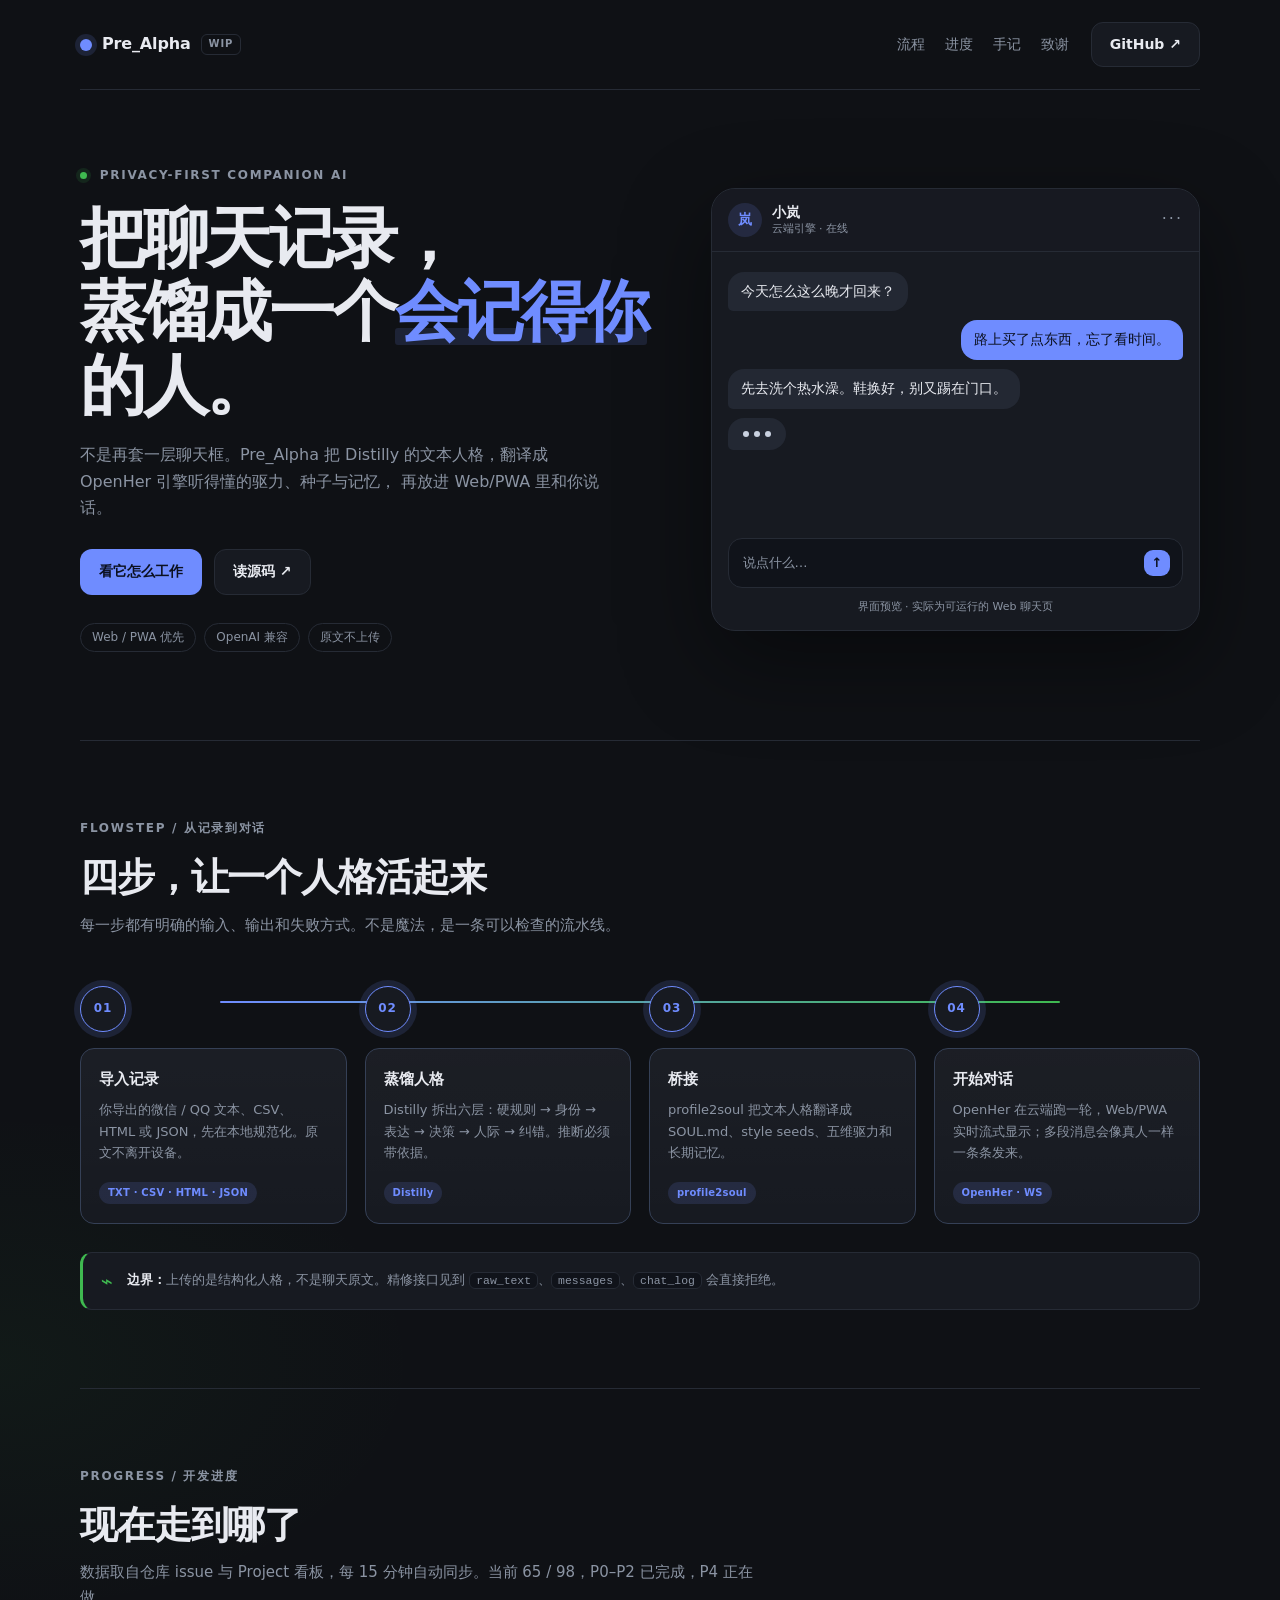
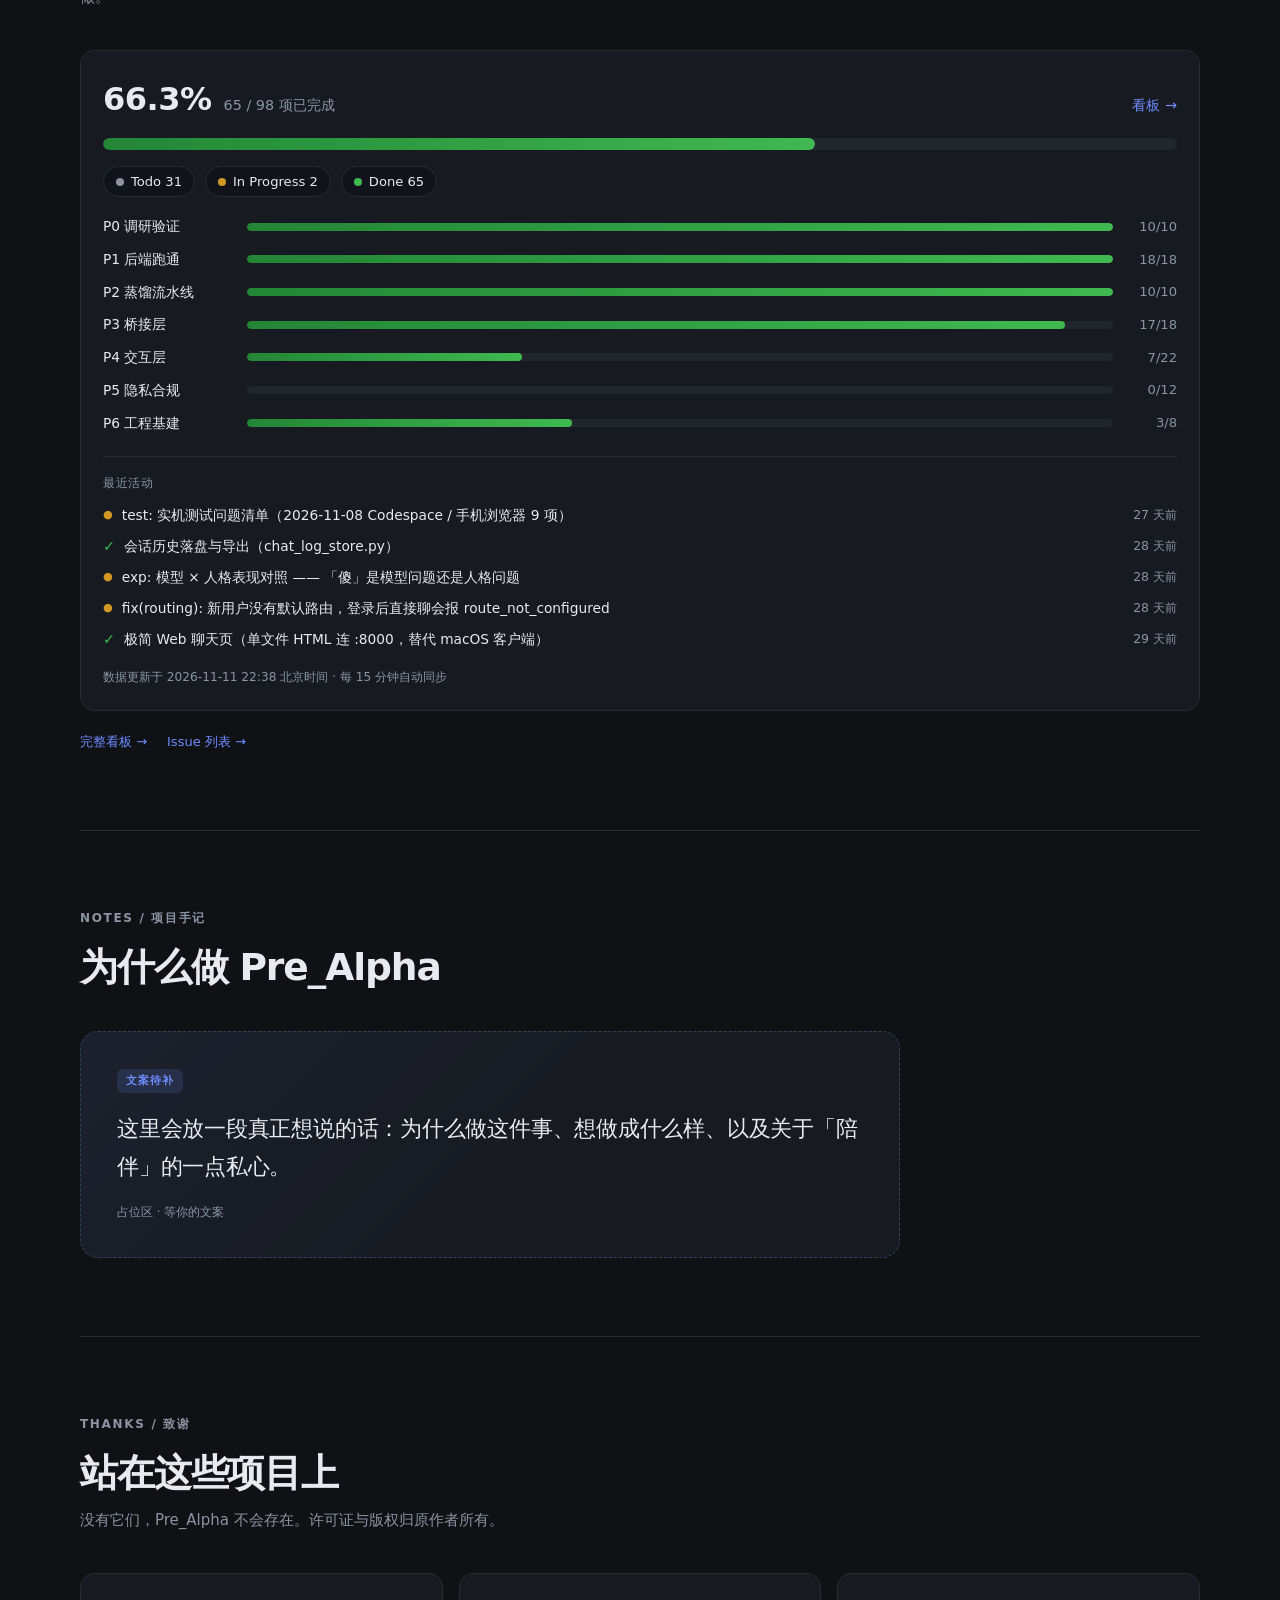
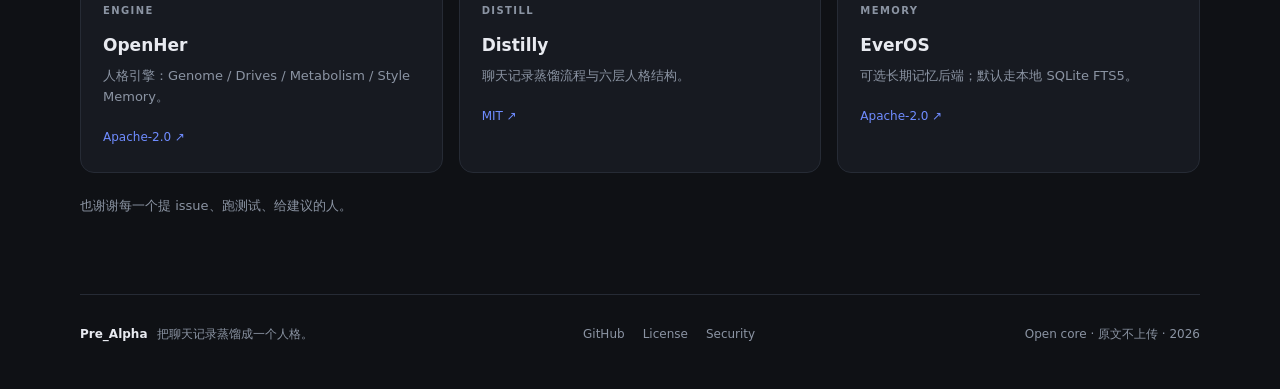
==== site/index.html @ c3794411 "docs: add project homepage scaffold and refresh README" ====
<!doctype html>
<html lang="zh-CN">
<head>
  <meta charset="utf-8">
  <meta name="viewport" content="width=device-width, initial-scale=1, viewport-fit=cover">
  <meta name="theme-color" content="#0f1115">
  <meta name="description" content="Pre_Alpha：把聊天记录蒸馏成一个人格，让它在云端活起来。隐私优先的陪伴 AI，Web/PWA 优先，原始聊天记录不上传。">
  <title>Pre_Alpha · 把聊天记录蒸馏成一个人格</title>
  <link rel="stylesheet" href="styles.css">
</head>
<body>
  <a class="skip" href="#main">跳到正文</a>

  <div class="page">
    <header class="nav">
      <a class="brand" href="#top" aria-label="Pre_Alpha 首页">
        <span class="brand-mark" aria-hidden="true"></span>
        <span>Pre_Alpha</span>
        <span class="brand-tag">WIP</span>
      </a>
      <nav class="nav-links" aria-label="主导航">
        <a href="#flow">流程</a>
        <a href="#progress">进度</a>
        <a href="#story">手记</a>
        <a href="#thanks">致谢</a>
      </nav>
      <a class="btn btn-ghost nav-github" href="https://github.com/jason081112/Pre_Alpha" target="_blank" rel="noopener">GitHub ↗</a>
    </header>

    <main id="main">
      <section class="hero" id="top">
        <div class="hero-copy">
          <p class="eyebrow"><span class="live-dot" aria-hidden="true"></span> PRIVACY-FIRST COMPANION AI</p>
          <h1>把聊天记录，<br>蒸馏成一个<span class="hl">会记得你</span>的人。</h1>
          <p class="lead">
            不是再套一层聊天框。Pre_Alpha 把 Distilly 的文本人格，翻译成 OpenHer 引擎听得懂的驱力、种子与记忆，
            再放进 Web/PWA 里和你说话。
          </p>
          <div class="hero-actions">
            <a class="btn btn-primary" href="#flow">看它怎么工作</a>
            <a class="btn btn-ghost" href="https://github.com/jason081112/Pre_Alpha" target="_blank" rel="noopener">读源码 ↗</a>
          </div>
          <ul class="hero-meta" aria-label="项目特征">
            <li>Web / PWA 优先</li>
            <li>OpenAI 兼容</li>
            <li>原文不上传</li>
          </ul>
        </div>

        <div class="phone" aria-label="聊天界面预览">
          <div class="phone-bar">
            <span class="avatar" aria-hidden="true">岚</span>
            <div class="phone-title">
              <strong>小岚</strong>
              <span>云端引擎 · 在线</span>
            </div>
            <span class="phone-menu" aria-hidden="true">···</span>
          </div>
          <div class="chat">
            <div class="row them"><div class="bubble">今天怎么这么晚才回来？</div></div>
            <div class="row me"><div class="bubble">路上买了点东西，忘了看时间。</div></div>
            <div class="row them"><div class="bubble">先去洗个热水澡。鞋换好，别又踢在门口。</div></div>
            <div class="row them typing" aria-label="对方正在输入">
              <div class="bubble typing"><i></i><i></i><i></i></div>
            </div>
          </div>
          <div class="composer" aria-hidden="true">
            <span>说点什么…</span>
            <span class="send">↑</span>
          </div>
          <p class="phone-foot">界面预览 · 实际为可运行的 Web 聊天页</p>
        </div>
      </section>

      <section class="section" id="flow">
        <div class="section-head">
          <p class="eyebrow">FLOWSTEP / 从记录到对话</p>
          <h2>四步，让一个人格活起来</h2>
          <p class="section-desc">
            每一步都有明确的输入、输出和失败方式。不是魔法，是一条可以检查的流水线。
          </p>
        </div>

        <div class="flowstep" data-flowstep>
          <div class="flow-line" aria-hidden="true"><span class="flow-fill"></span></div>

          <article class="fs-step" data-step="1">
            <span class="fs-num">01</span>
            <div class="fs-card">
              <h3>导入记录</h3>
              <p>你导出的微信 / QQ 文本、CSV、HTML 或 JSON，先在本地规范化。原文不离开设备。</p>
              <span class="tag">TXT · CSV · HTML · JSON</span>
            </div>
          </article>

          <article class="fs-step" data-step="2">
            <span class="fs-num">02</span>
            <div class="fs-card">
              <h3>蒸馏人格</h3>
              <p>Distilly 拆出六层：硬规则 → 身份 → 表达 → 决策 → 人际 → 纠错。推断必须带依据。</p>
              <span class="tag">Distilly</span>
            </div>
          </article>

          <article class="fs-step" data-step="3">
            <span class="fs-num">03</span>
            <div class="fs-card">
              <h3>桥接</h3>
              <p>profile2soul 把文本人格翻译成 SOUL.md、style seeds、五维驱力和长期记忆。</p>
              <span class="tag">profile2soul</span>
            </div>
          </article>

          <article class="fs-step" data-step="4">
            <span class="fs-num">04</span>
            <div class="fs-card">
              <h3>开始对话</h3>
              <p>OpenHer 在云端跑一轮，Web/PWA 实时流式显示；多段消息会像真人一样一条条发来。</p>
              <span class="tag">OpenHer · WS</span>
            </div>
          </article>
        </div>

        <div class="privacy-note">
          <span aria-hidden="true">⌁</span>
          <p><strong>边界：</strong>上传的是结构化人格，不是聊天原文。精修接口见到 <code>raw_text</code>、<code>messages</code>、<code>chat_log</code> 会直接拒绝。</p>
        </div>
      </section>

      <section class="section" id="progress">
        <div class="section-head">
          <p class="eyebrow">PROGRESS / 开发进度</p>
          <h2>现在走到哪了</h2>
          <p class="section-desc">
            数据取自仓库 issue 与 Project 看板，每 15 分钟自动同步。当前 65 / 98，P0–P2 已完成，P4 正在做。
          </p>
        </div>

        <div id="prealpha" class="pa">
          <p class="pa-fallback">加载进度数据…</p>
        </div>

        <p class="section-more">
          <a href="https://github.com/users/jason081112/projects/1" target="_blank" rel="noopener">完整看板 →</a>
          <a href="https://github.com/jason081112/Pre_Alpha/issues" target="_blank" rel="noopener">Issue 列表 →</a>
        </p>
      </section>

      <section class="section" id="story">
        <div class="section-head">
          <p class="eyebrow">NOTES / 项目手记</p>
          <h2>为什么做 Pre_Alpha</h2>
        </div>

        <!-- COPYWRITING:START
             这里留给项目文案。把你写好的正文发我，我替换掉下面的占位内容；
             也可以直接改这一段，保留 .story-card 结构即可。 -->
        <div class="story-card" data-copy="story">
          <span class="story-badge">文案待补</span>
          <p class="story-placeholder">
            这里会放一段真正想说的话：为什么做这件事、想做成什么样、以及关于「陪伴」的一点私心。
          </p>
          <p class="story-hint">占位区 · 等你的文案</p>
        </div>
        <!-- COPYWRITING:END -->
      </section>

      <section class="section" id="thanks">
        <div class="section-head">
          <p class="eyebrow">THANKS / 致谢</p>
          <h2>站在这些项目上</h2>
          <p class="section-desc">没有它们，Pre_Alpha 不会存在。许可证与版权归原作者所有。</p>
        </div>

        <div class="thanks-grid">
          <a class="thanks-card" href="https://github.com/kellyvv/OpenHer" target="_blank" rel="noopener">
            <span class="thanks-role">ENGINE</span>
            <h3>OpenHer</h3>
            <p>人格引擎：Genome / Drives / Metabolism / Style Memory。</p>
            <span class="thanks-license">Apache-2.0 ↗</span>
          </a>
          <a class="thanks-card" href="https://github.com/titanwings/distilly" target="_blank" rel="noopener">
            <span class="thanks-role">DISTILL</span>
            <h3>Distilly</h3>
            <p>聊天记录蒸馏流程与六层人格结构。</p>
            <span class="thanks-license">MIT ↗</span>
          </a>
          <a class="thanks-card" href="https://github.com/EverMind-AI/EverOS" target="_blank" rel="noopener">
            <span class="thanks-role">MEMORY</span>
            <h3>EverOS</h3>
            <p>可选长期记忆后端；默认走本地 SQLite FTS5。</p>
            <span class="thanks-license">Apache-2.0 ↗</span>
          </a>
        </div>

        <p class="thanks-foot">也谢谢每一个提 issue、跑测试、给建议的人。</p>
      </section>
    </main>

    <footer class="footer">
      <div>
        <strong>Pre_Alpha</strong>
        <span>把聊天记录蒸馏成一个人格。</span>
      </div>
      <nav aria-label="页脚链接">
        <a href="https://github.com/jason081112/Pre_Alpha" target="_blank" rel="noopener">GitHub</a>
        <a href="https://github.com/jason081112/Pre_Alpha/blob/main/LICENSING.md" target="_blank" rel="noopener">License</a>
        <a href="https://github.com/jason081112/Pre_Alpha/blob/main/SECURITY.md" target="_blank" rel="noopener">Security</a>
      </nav>
      <p class="footer-note">Open core · 原文不上传 · 2026</p>
    </footer>
  </div>

  <script src="app.js"></script>
</body>
</html>
---- site/styles.css ----
:root {
  color-scheme: dark;
  --bg: #0f1115;
  --panel: #171a21;
  --panel-2: #10131a;
  --line: #262b35;
  --text: #e8eaf0;
  --muted: #8b94a3;
  --accent: #6f8cff;
  --accent-soft: rgba(111, 140, 255, .14);
  --green: #3fb950;
  --bubble-them: #232833;
  --max: 1120px;
  --radius: 18px;
  font-family: system-ui, -apple-system, "Segoe UI", "PingFang SC", "Hiragino Sans GB", sans-serif;
}

* { box-sizing: border-box; }
html { scroll-behavior: smooth; }
body {
  margin: 0;
  background:
    radial-gradient(900px 520px at 78% -10%, rgba(111, 140, 255, .10), transparent 62%),
    radial-gradient(700px 420px at 0% 38%, rgba(63, 185, 80, .05), transparent 60%),
    var(--bg);
  color: var(--text);
  line-height: 1.65;
  -webkit-font-smoothing: antialiased;
}
a { color: var(--accent); text-decoration: none; }
a:hover { text-decoration: underline; }
img { max-width: 100%; }
code {
  padding: 1px 6px;
  border: 1px solid var(--line);
  border-radius: 6px;
  background: var(--panel-2);
  font: .88em ui-monospace, SFMono-Regular, Menlo, monospace;
}
.skip {
  position: fixed;
  top: 10px;
  left: 10px;
  z-index: 100;
  padding: 8px 14px;
  border-radius: 10px;
  background: var(--accent);
  color: #0b1020;
  transform: translateY(-160%);
}
.skip:focus { transform: none; }

.page { width: min(100% - 40px, var(--max)); margin: 0 auto; }

/* ── nav ── */
.nav {
  display: flex;
  align-items: center;
  gap: 22px;
  padding: 22px 0;
  border-bottom: 1px solid var(--line);
}
.brand {
  display: inline-flex;
  align-items: center;
  gap: 10px;
  color: var(--text);
  font-weight: 700;
  letter-spacing: -.01em;
}
.brand:hover { text-decoration: none; }
.brand-mark {
  width: 12px; height: 12px;
  border-radius: 50%;
  background: var(--accent);
  box-shadow: 0 0 0 5px var(--accent-soft);
}
.brand-tag {
  padding: 1px 7px;
  border: 1px solid var(--line);
  border-radius: 6px;
  color: var(--muted);
  font-size: 10px;
  font-weight: 600;
  letter-spacing: .08em;
}
.nav-links { display: flex; gap: 20px; margin-left: auto; }
.nav-links a { color: var(--muted); font-size: 14px; }
.nav-links a:hover { color: var(--text); text-decoration: none; }

/* ── buttons ── */
.btn {
  display: inline-flex;
  align-items: center;
  justify-content: center;
  min-height: 42px;
  padding: 10px 18px;
  border: 1px solid var(--line);
  border-radius: 12px;
  font-size: 14px;
  font-weight: 600;
  transition: transform .16s, border-color .16s, background .16s;
}
.btn:hover { text-decoration: none; transform: translateY(-1px); }
.btn:active { transform: scale(.98); }
.btn-primary { background: var(--accent); border-color: transparent; color: #0b1020; }
.btn-primary:hover { background: #8aa1ff; }
.btn-ghost { background: var(--panel); color: var(--text); }
.btn-ghost:hover { border-color: var(--accent); }

/* ── hero ── */
.hero {
  display: grid;
  grid-template-columns: 1.08fr .92fr;
  gap: 56px;
  align-items: center;
  padding: 76px 0 88px;
}
.eyebrow {
  margin: 0 0 16px;
  color: var(--muted);
  font-size: 12px;
  font-weight: 700;
  letter-spacing: .14em;
  text-transform: uppercase;
}
.live-dot {
  display: inline-block;
  width: 7px; height: 7px;
  margin-right: 7px;
  border-radius: 50%;
  background: var(--green);
  box-shadow: 0 0 0 4px rgba(63, 185, 80, .12);
}
.hero h1 {
  margin: 0 0 20px;
  font-size: clamp(2.3rem, 5.4vw, 4.1rem);
  line-height: 1.12;
  letter-spacing: -.045em;
}
.hl {
  position: relative;
  white-space: nowrap;
  color: var(--accent);
}
.hl::after {
  content: "";
  position: absolute;
  left: 0; right: 0; bottom: .06em;
  height: .26em;
  border-radius: 3px;
  background: var(--accent-soft);
  z-index: -1;
}
.lead { max-width: 34em; margin: 0 0 28px; color: var(--muted); font-size: 16px; }
.hero-actions { display: flex; flex-wrap: wrap; gap: 12px; }
.hero-meta {
  display: flex;
  flex-wrap: wrap;
  gap: 8px;
  margin: 28px 0 0;
  padding: 0;
  list-style: none;
}
.hero-meta li {
  padding: 4px 11px;
  border: 1px solid var(--line);
  border-radius: 999px;
  color: var(--muted);
  font-size: 12px;
}

/* ── chat mockup ── */
.phone {
  overflow: hidden;
  border: 1px solid var(--line);
  border-radius: 24px;
  background: var(--panel);
  box-shadow: 0 30px 90px rgba(0, 0, 0, .42);
}
.phone-bar {
  display: flex;
  align-items: center;
  gap: 10px;
  padding: 14px 16px;
  border-bottom: 1px solid var(--line);
  background: rgba(23, 26, 33, .92);
}
.avatar {
  display: grid;
  place-items: center;
  width: 34px; height: 34px;
  border-radius: 50%;
  background: var(--accent-soft);
  color: var(--accent);
  font-size: 14px;
  font-weight: 700;
}
.phone-title { display: flex; flex-direction: column; line-height: 1.25; flex: 1; min-width: 0; }
.phone-title strong { font-size: 14px; }
.phone-title span { color: var(--muted); font-size: 11px; }
.phone-menu { color: var(--muted); letter-spacing: 2px; }
.chat {
  display: flex;
  flex-direction: column;
  gap: 9px;
  padding: 20px 16px 12px;
  min-height: 286px;
}
.row { display: flex; }
.row.me { justify-content: flex-end; }
.bubble {
  max-width: 84%;
  padding: 9px 13px;
  border-radius: 16px;
  font-size: 14px;
  line-height: 1.55;
  animation: pop .2s ease-out both;
}
.them .bubble { background: var(--bubble-them); border-bottom-left-radius: 5px; }
.me .bubble { background: var(--accent); color: #0b1020; border-bottom-right-radius: 5px; }
.bubble.typing {
  display: inline-flex;
  align-items: center;
  gap: 5px;
  padding: 13px 15px;
}
.bubble.typing i {
  width: 6px; height: 6px;
  border-radius: 50%;
  background: #c9d1e0;
  animation: hop 1s infinite ease-in-out;
}
.bubble.typing i:nth-child(2) { animation-delay: .15s; }
.bubble.typing i:nth-child(3) { animation-delay: .3s; }
@keyframes pop {
  from { opacity: 0; transform: translateY(4px); }
  to { opacity: 1; transform: none; }
}
@keyframes hop {
  0%, 60%, 100% { transform: translateY(0); opacity: .45; }
  30% { transform: translateY(-4px); opacity: 1; }
}
.composer {
  display: flex;
  align-items: center;
  gap: 10px;
  margin: 0 16px;
  padding: 11px 12px 11px 14px;
  border: 1px solid var(--line);
  border-radius: 14px;
  background: var(--panel-2);
  color: var(--muted);
  font-size: 13px;
}
.composer span:first-child { flex: 1; }
.send {
  display: grid;
  place-items: center;
  width: 26px; height: 26px;
  border-radius: 9px;
  background: var(--accent);
  color: #0b1020;
  font-weight: 800;
}
.phone-foot {
  margin: 0;
  padding: 10px 16px 14px;
  color: var(--muted);
  font-size: 11px;
  text-align: center;
}

/* ── sections ── */
.section { padding: 78px 0; border-top: 1px solid var(--line); }
.section-head { max-width: 680px; margin-bottom: 40px; }
.section-head h2 {
  margin: 0 0 12px;
  font-size: clamp(1.65rem, 3.4vw, 2.35rem);
  line-height: 1.22;
  letter-spacing: -.03em;
}
.section-desc { margin: 0; color: var(--muted); font-size: 15px; }
.section-more { display: flex; gap: 20px; margin: 20px 0 0; font-size: 13px; }

/* ── flowstep ── */
.flowstep {
  position: relative;
  display: grid;
  grid-template-columns: repeat(4, 1fr);
  gap: 18px;
  padding-top: 8px;
}
.flow-line {
  position: absolute;
  top: 23px;
  left: 12.5%;
  right: 12.5%;
  height: 2px;
  overflow: hidden;
  border-radius: 2px;
  background: var(--line);
}
.flow-fill {
  display: block;
  width: 0;
  height: 100%;
  background: linear-gradient(90deg, var(--accent), var(--green));
  transition: width .7s cubic-bezier(.2, .7, .2, 1);
}
.fs-step {
  position: relative;
  z-index: 1;
  display: flex;
  flex-direction: column;
  align-items: flex-start;
  gap: 16px;
  opacity: .46;
  transition: opacity .4s;
}
.fs-step.is-active { opacity: 1; }
.fs-num {
  display: grid;
  place-items: center;
  width: 46px; height: 46px;
  border: 1px solid var(--line);
  border-radius: 50%;
  background: var(--panel);
  color: var(--muted);
  font-size: 12px;
  font-weight: 700;
  letter-spacing: .08em;
  transition: border-color .4s, color .4s, box-shadow .4s;
}
.fs-step.is-active .fs-num {
  border-color: var(--accent);
  color: var(--accent);
  box-shadow: 0 0 0 6px var(--accent-soft);
}
.fs-card {
  width: 100%;
  min-height: 176px;
  padding: 18px;
  border: 1px solid var(--line);
  border-radius: 14px;
  background: linear-gradient(180deg, rgba(255,255,255,.018), transparent), var(--panel);
  transition: border-color .3s, transform .3s;
}
.fs-step.is-active .fs-card { border-color: #354056; }
.fs-card h3 { margin: 0 0 8px; font-size: 15px; }
.fs-card p { margin: 0 0 14px; color: var(--muted); font-size: 13px; }
.tag {
  display: inline-block;
  padding: 3px 9px;
  border-radius: 999px;
  background: var(--accent-soft);
  color: var(--accent);
  font-size: 10px;
  font-weight: 600;
  letter-spacing: .02em;
}
.privacy-note {
  display: flex;
  gap: 14px;
  align-items: flex-start;
  margin-top: 28px;
  padding: 16px 18px;
  border: 1px solid var(--line);
  border-left: 3px solid var(--green);
  border-radius: 12px;
  background: var(--panel);
}
.privacy-note > span { color: var(--green); font-size: 20px; line-height: 1.2; }
.privacy-note p { margin: 0; color: var(--muted); font-size: 13px; }
.privacy-note strong { color: var(--text); }

/* ── progress panel (same as personal site) ── */
.pa {
  padding: 22px;
  border: 1px solid var(--line);
  border-radius: 14px;
  background: var(--panel);
}
.pa-head {
  display: flex;
  align-items: baseline;
  justify-content: space-between;
  gap: 12px;
  margin-bottom: 12px;
  flex-wrap: wrap;
}
.pa-headline { display: flex; align-items: baseline; gap: 12px; flex-wrap: wrap; }
.pa-pct { font-size: 2rem; font-weight: 700; letter-spacing: -.5px; color: var(--text); }
.pa-frac { color: var(--muted); font-size: .9rem; }
.pa-link { color: var(--accent); font-size: .9rem; }
.pa-bar {
  position: relative;
  height: 8px;
  overflow: hidden;
  border-radius: 20px;
  background: #21262d;
}
.pa-bar-lg { height: 12px; }
.pa-fill {
  height: 100%;
  border-radius: 20px;
  background: linear-gradient(90deg, #238636, #3fb950);
  transition: width .4s ease;
}
.pa-status { display: flex; flex-wrap: wrap; gap: 10px; margin: 16px 0 4px; }
.pa-chip {
  display: inline-flex;
  align-items: center;
  gap: 7px;
  padding: 4px 12px;
  border: 1px solid var(--line);
  border-radius: 20px;
  background: var(--panel-2);
  color: var(--text);
  font-size: .82rem;
}
.pa-dot { display: inline-block; width: 8px; height: 8px; border-radius: 50%; }
.pa-dot.todo { background: #8b949e; }
.pa-dot.prog { background: #d29922; }
.pa-dot.done { background: var(--green); }
.pa-phases { display: flex; flex-direction: column; gap: 10px; margin-top: 18px; }
.pa-phase {
  display: grid;
  grid-template-columns: 132px 1fr 52px;
  align-items: center;
  gap: 12px;
  font-size: .86rem;
}
.pa-phase-name { color: var(--text); white-space: nowrap; }
.pa-phase-num { color: var(--muted); text-align: right; font-variant-numeric: tabular-nums; font-size: .82rem; }
.pa-recent { margin-top: 22px; padding-top: 16px; border-top: 1px solid var(--line); }
.pa-recent-title { margin-bottom: 10px; color: var(--muted); font-size: .78rem; letter-spacing: .5px; }
.pa-recent-list { display: flex; flex-direction: column; gap: 8px; margin: 0; padding: 0; list-style: none; }
.pa-recent-item { display: flex; align-items: center; gap: 9px; min-width: 0; font-size: .86rem; }
.pa-recent-state { flex: 0 0 auto; font-size: .9rem; }
.pa-recent-state.closed { color: var(--green); }
.pa-recent-state.open { color: #d29922; font-size: .7rem; }
.pa-recent-link {
  flex: 1 1 auto;
  min-width: 0;
  overflow: hidden;
  color: var(--text);
  white-space: nowrap;
  text-overflow: ellipsis;
}
.pa-recent-link:hover { color: var(--accent); }
.pa-recent-time { flex: 0 0 auto; color: var(--muted); font-size: .78rem; }
.pa-updated { margin-top: 16px; color: var(--muted); font-size: .76rem; }
.pa-fallback { margin: 0; color: var(--muted); font-size: .9rem; }
.pa-fallback a { color: var(--accent); }

/* ── story ── */
.story-card {
  position: relative;
  max-width: 820px;
  padding: 34px 36px;
  border: 1px dashed #354056;
  border-radius: var(--radius);
  background: linear-gradient(135deg, rgba(111,140,255,.06), transparent 55%), var(--panel);
}
.story-badge {
  display: inline-block;
  margin-bottom: 16px;
  padding: 3px 9px;
  border-radius: 6px;
  background: var(--accent-soft);
  color: var(--accent);
  font-size: 11px;
  font-weight: 700;
  letter-spacing: .08em;
}
.story-placeholder {
  margin: 0 0 18px;
  color: var(--text);
  font-size: clamp(1.1rem, 2.2vw, 1.4rem);
  line-height: 1.7;
  letter-spacing: -.01em;
}
.story-hint { margin: 0; color: var(--muted); font-size: 12px; }

/* ── thanks ── */
.thanks-grid { display: grid; grid-template-columns: repeat(3, 1fr); gap: 16px; }
.thanks-card {
  display: block;
  padding: 22px;
  border: 1px solid var(--line);
  border-radius: 14px;
  background: var(--panel);
  color: var(--text);
  transition: border-color .2s, transform .2s;
}
.thanks-card:hover { border-color: var(--accent); text-decoration: none; transform: translateY(-2px); }
.thanks-role { color: var(--muted); font-size: 10px; font-weight: 700; letter-spacing: .14em; }
.thanks-card h3 { margin: 8px 0 6px; font-size: 17px; }
.thanks-card p { margin: 0 0 16px; color: var(--muted); font-size: 13px; }
.thanks-license { color: var(--accent); font-size: 12px; }
.thanks-foot { margin: 22px 0 0; color: var(--muted); font-size: 13px; }

/* ── footer ── */
.footer {
  display: flex;
  align-items: center;
  justify-content: space-between;
  gap: 24px;
  flex-wrap: wrap;
  padding: 30px 0 44px;
  border-top: 1px solid var(--line);
  color: var(--muted);
  font-size: 12px;
}
.footer div { display: flex; gap: 10px; align-items: baseline; }
.footer strong { color: var(--text); }
.footer nav { display: flex; gap: 18px; }
.footer nav a { color: var(--muted); }
.footer-note { margin: 0; }

/* ── responsive ── */
@media (max-width: 900px) {
  .hero { grid-template-columns: 1fr; gap: 42px; padding: 56px 0 64px; }
  .phone { max-width: 460px; }
  .flowstep { grid-template-columns: repeat(2, 1fr); gap: 26px 18px; }
  .flow-line { display: none; }
  .thanks-grid { grid-template-columns: 1fr; }
}
@media (max-width: 620px) {
  .page { width: min(100% - 28px, var(--max)); }
  .nav { gap: 12px; padding: 16px 0; }
  .nav-links { display: none; }
  .nav-github { margin-left: auto; }
  .hero h1 { font-size: clamp(2.05rem, 10vw, 3rem); }
  .section { padding: 56px 0; }
  .flowstep { grid-template-columns: 1fr; }
  .fs-card { min-height: 0; }
  .pa { padding: 18px; }
  .pa-phase { grid-template-columns: 104px 1fr 46px; gap: 8px; }
  .pa-pct { font-size: 1.6rem; }
  .story-card { padding: 24px; }
  .footer { align-items: flex-start; flex-direction: column; }
}
@media (prefers-reduced-motion: reduce) {
  html { scroll-behavior: auto; }
  *, *::before, *::after { animation-duration: .01ms !important; transition-duration: .01ms !important; }
}
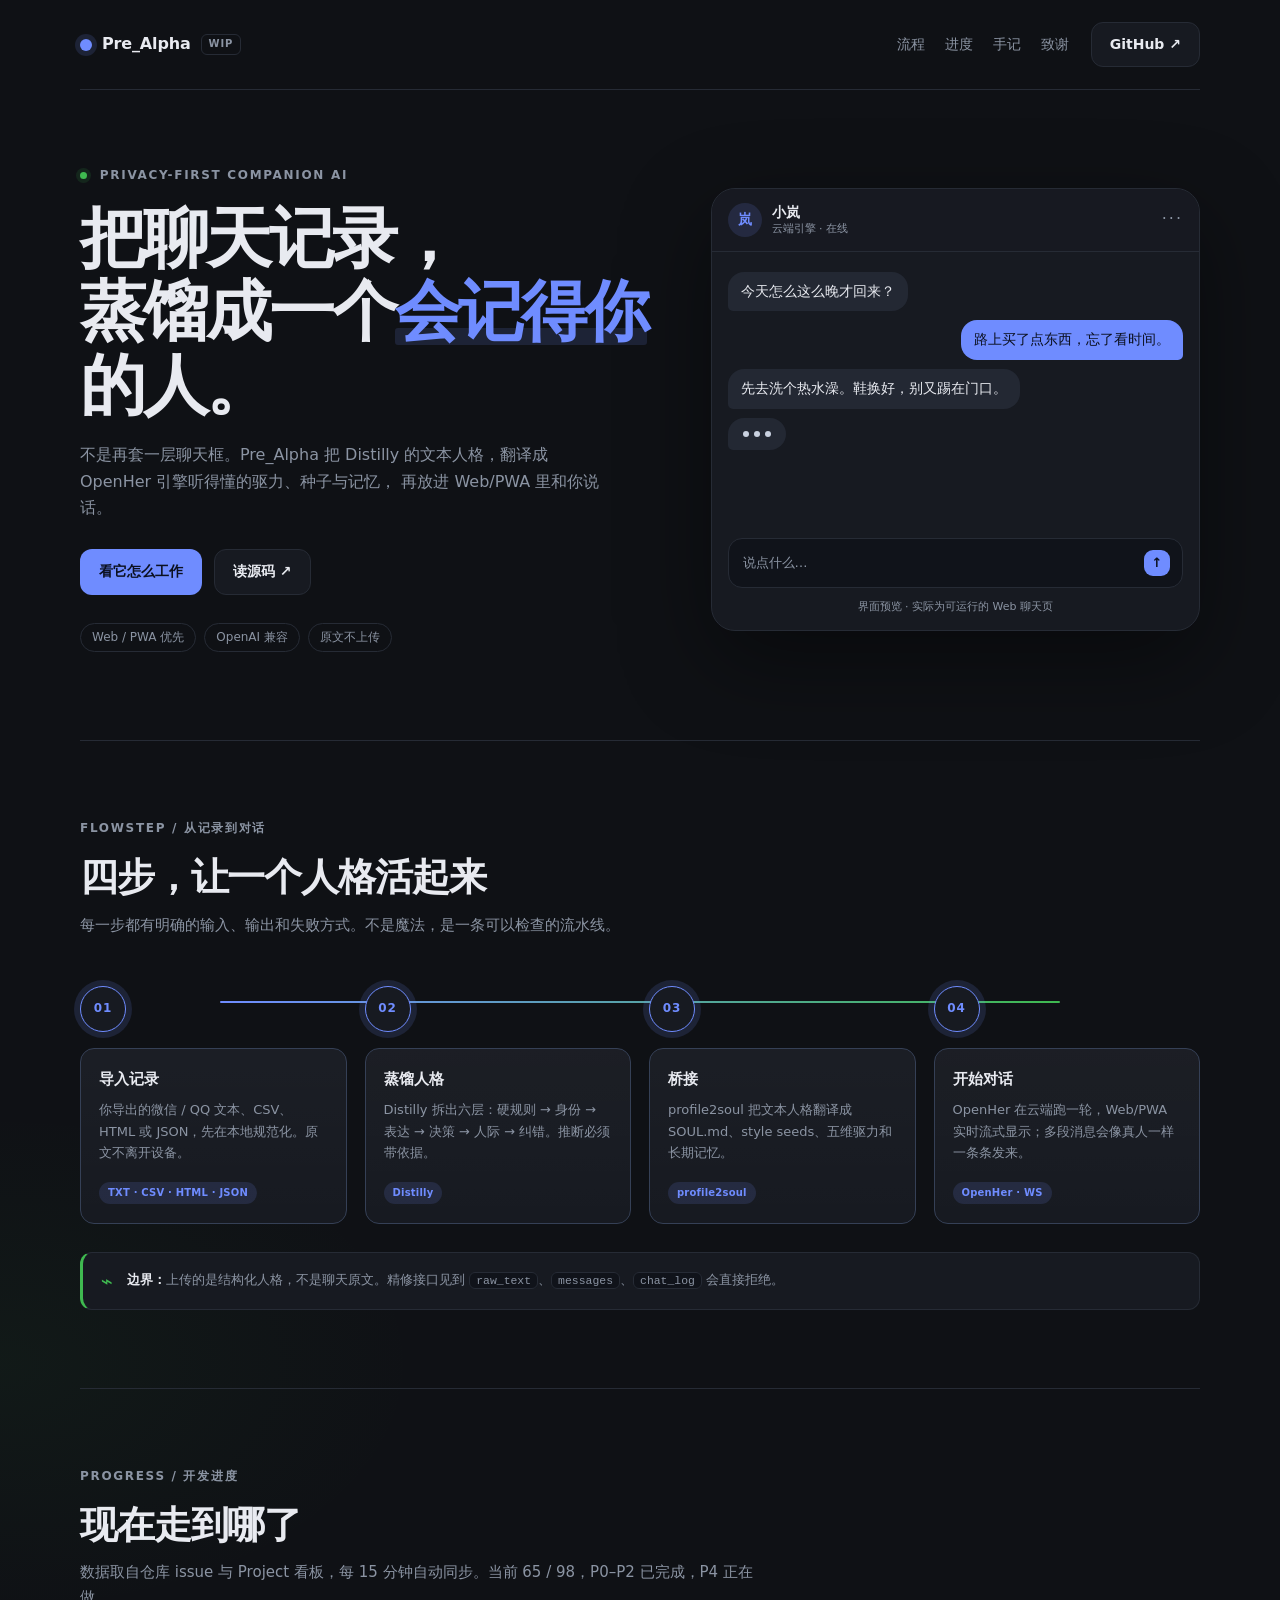
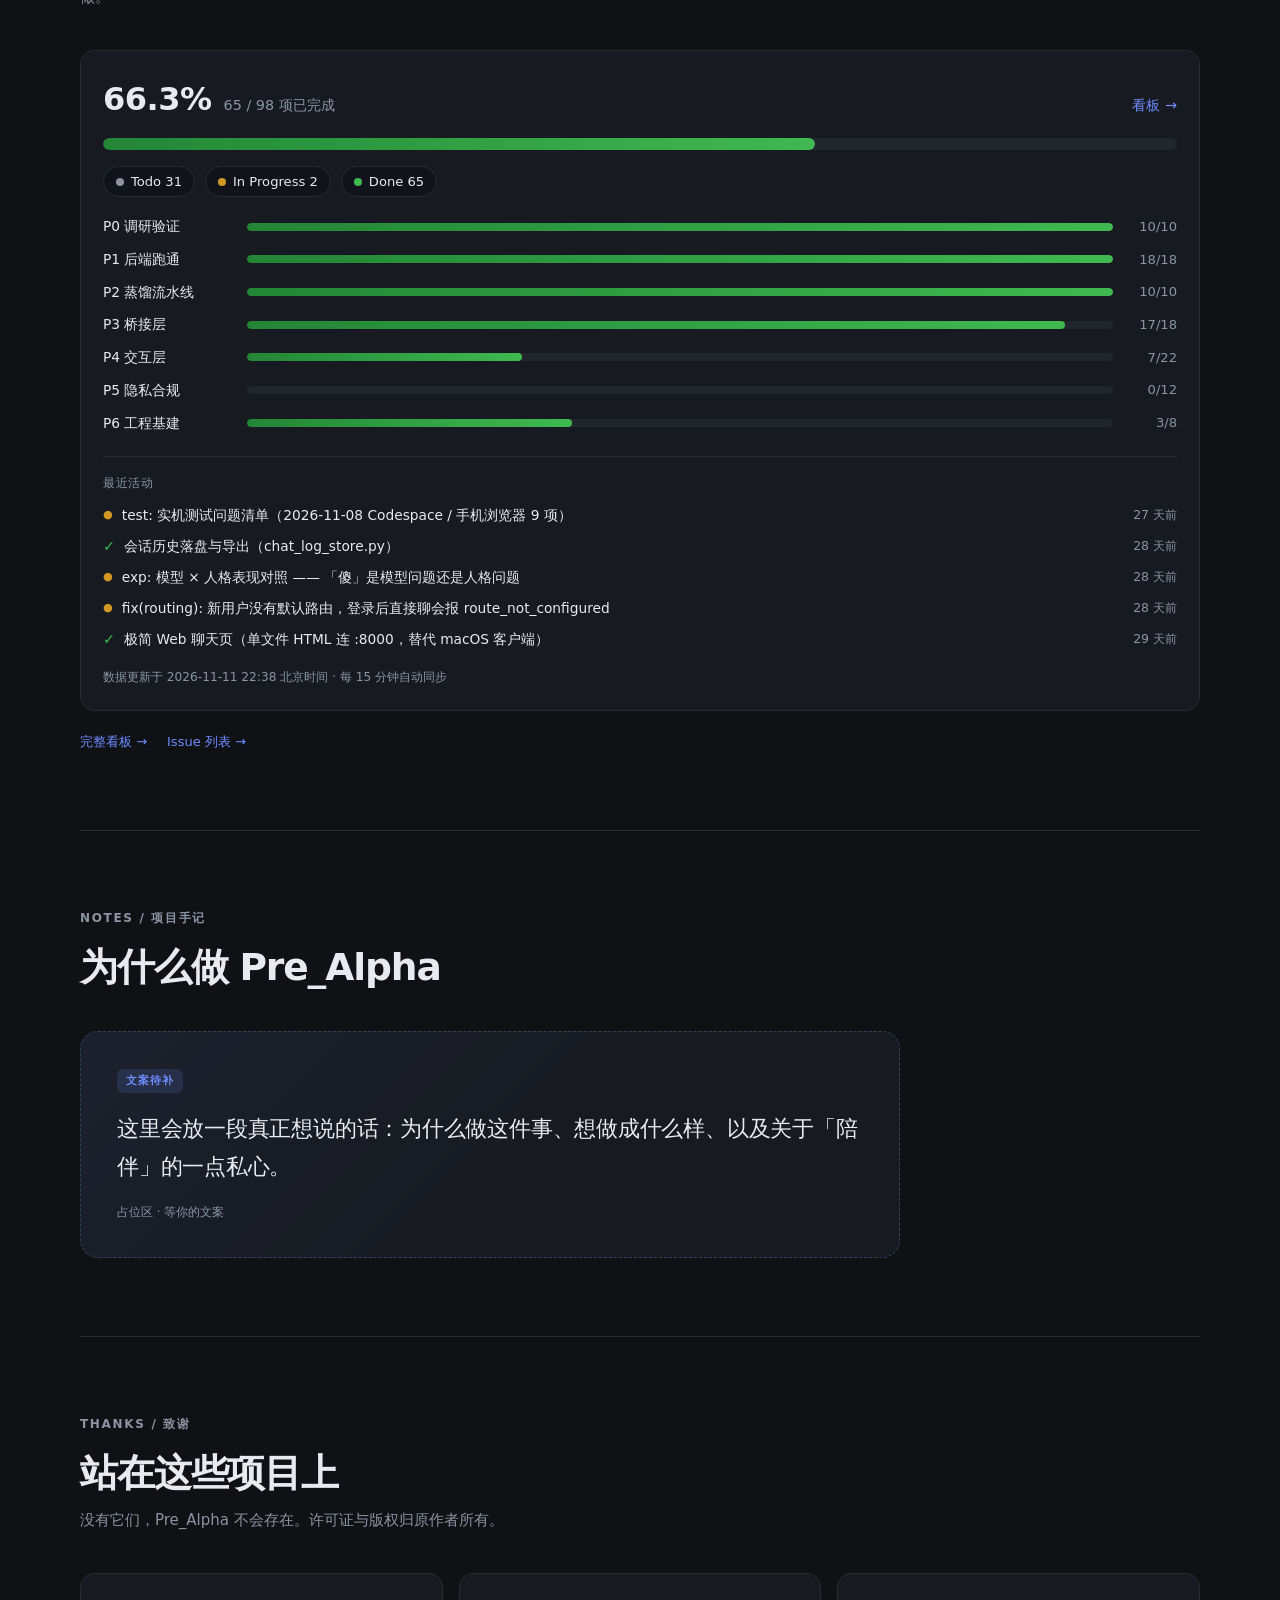
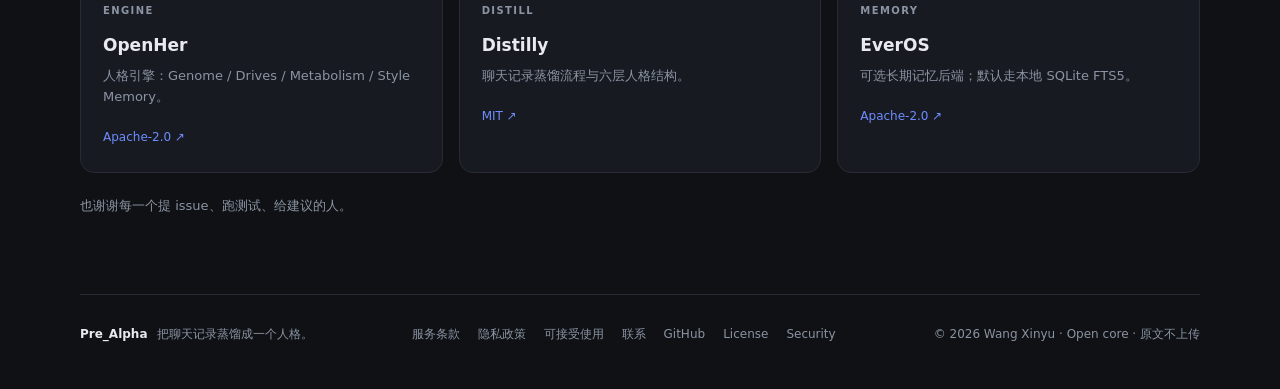
==== commit 83935673: "feat(legal): add terms, privacy and AUP pages" ====
--- a/site/index.html
+++ b/site/index.html
@@ -203,11 +203,15 @@
         <span>把聊天记录蒸馏成一个人格。</span>
       </div>
       <nav aria-label="页脚链接">
+        <a href="legal/terms.html">服务条款</a>
+        <a href="legal/privacy.html">隐私政策</a>
+        <a href="legal/aup.html">可接受使用</a>
+        <a href="mailto:prealpha@163.com">联系</a>
         <a href="https://github.com/jason081112/Pre_Alpha" target="_blank" rel="noopener">GitHub</a>
         <a href="https://github.com/jason081112/Pre_Alpha/blob/main/LICENSING.md" target="_blank" rel="noopener">License</a>
         <a href="https://github.com/jason081112/Pre_Alpha/blob/main/SECURITY.md" target="_blank" rel="noopener">Security</a>
       </nav>
-      <p class="footer-note">Open core · 原文不上传 · 2026</p>
+      <p class="footer-note">© 2026 Wang Xinyu · Open core · 原文不上传</p>
     </footer>
   </div>
 
--- a/site/styles.css
+++ b/site/styles.css
@@ -140,6 +140,7 @@
 }
 .hl {
   position: relative;
+  isolation: isolate;
   white-space: nowrap;
   color: var(--accent);
 }
@@ -515,7 +516,7 @@
 }
 .footer div { display: flex; gap: 10px; align-items: baseline; }
 .footer strong { color: var(--text); }
-.footer nav { display: flex; gap: 18px; }
+.footer nav { display: flex; flex-wrap: wrap; gap: 8px 18px; }
 .footer nav a { color: var(--muted); }
 .footer-note { margin: 0; }
 
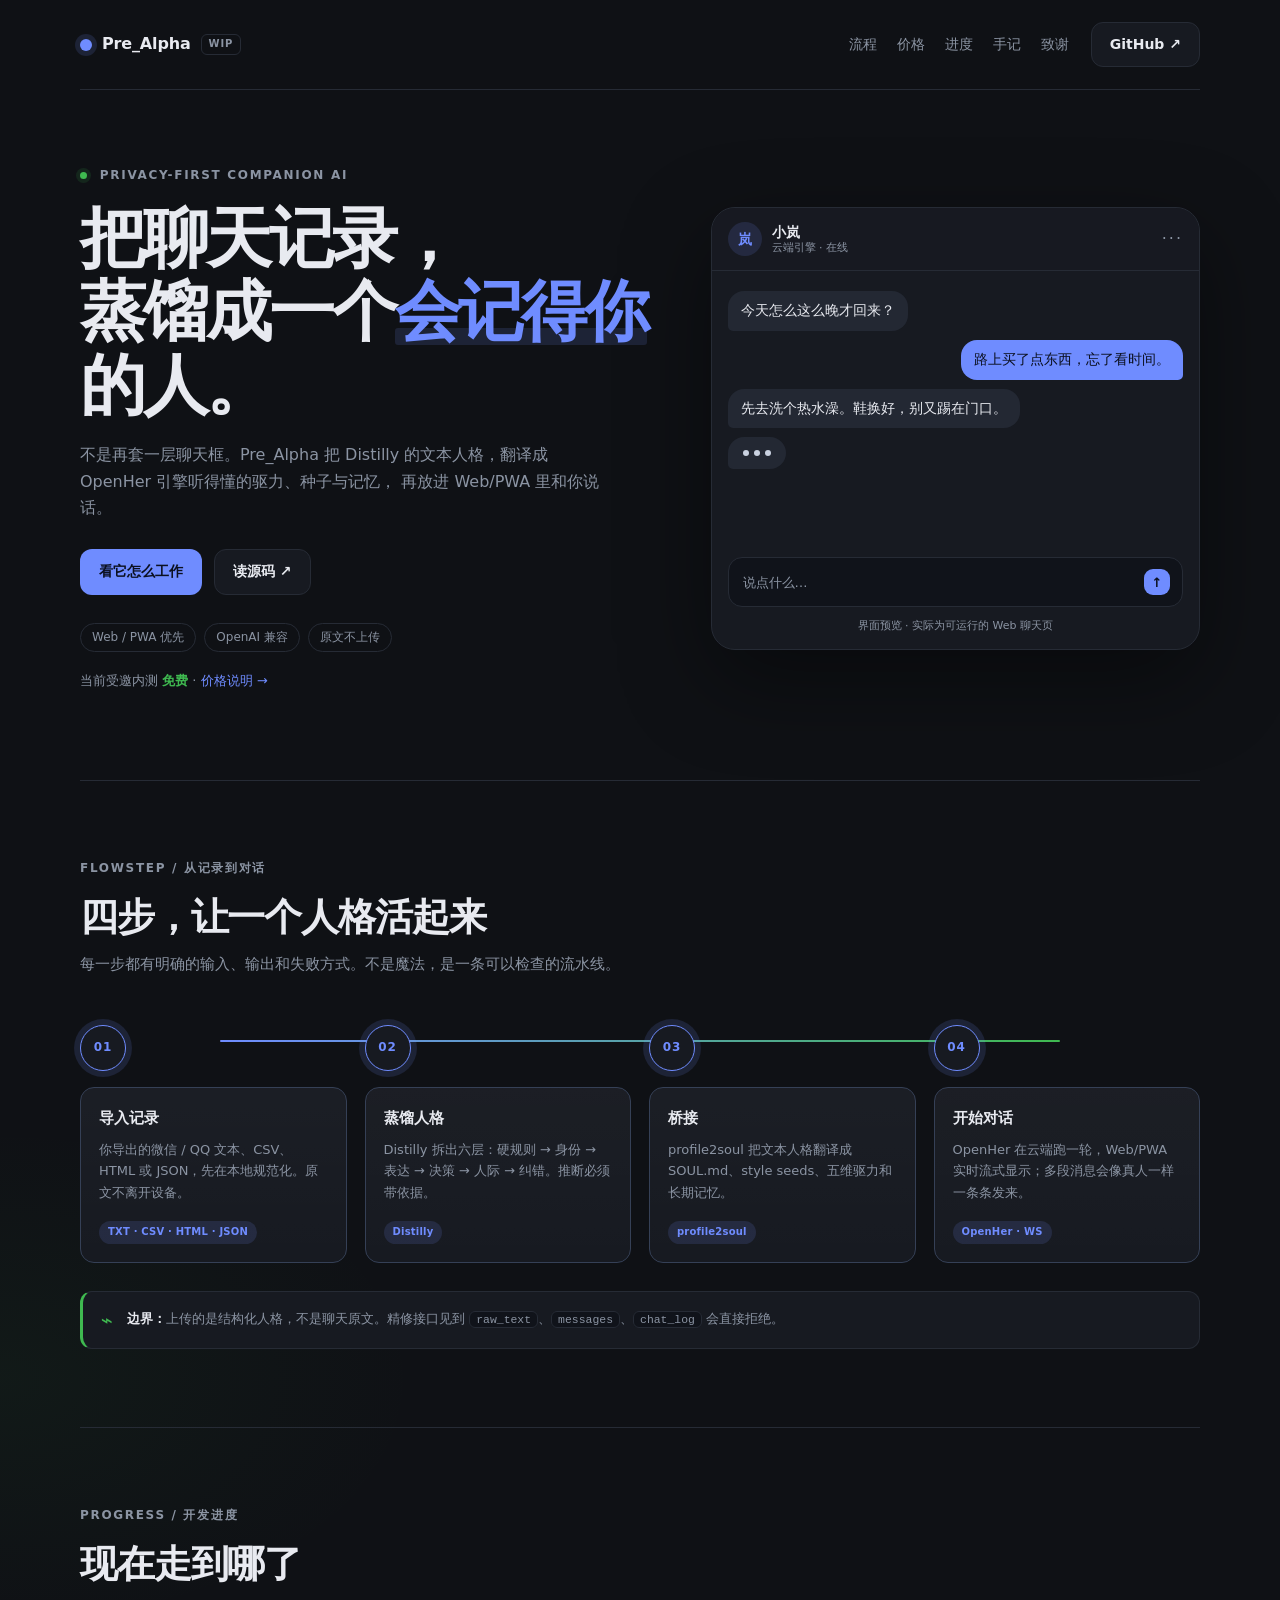
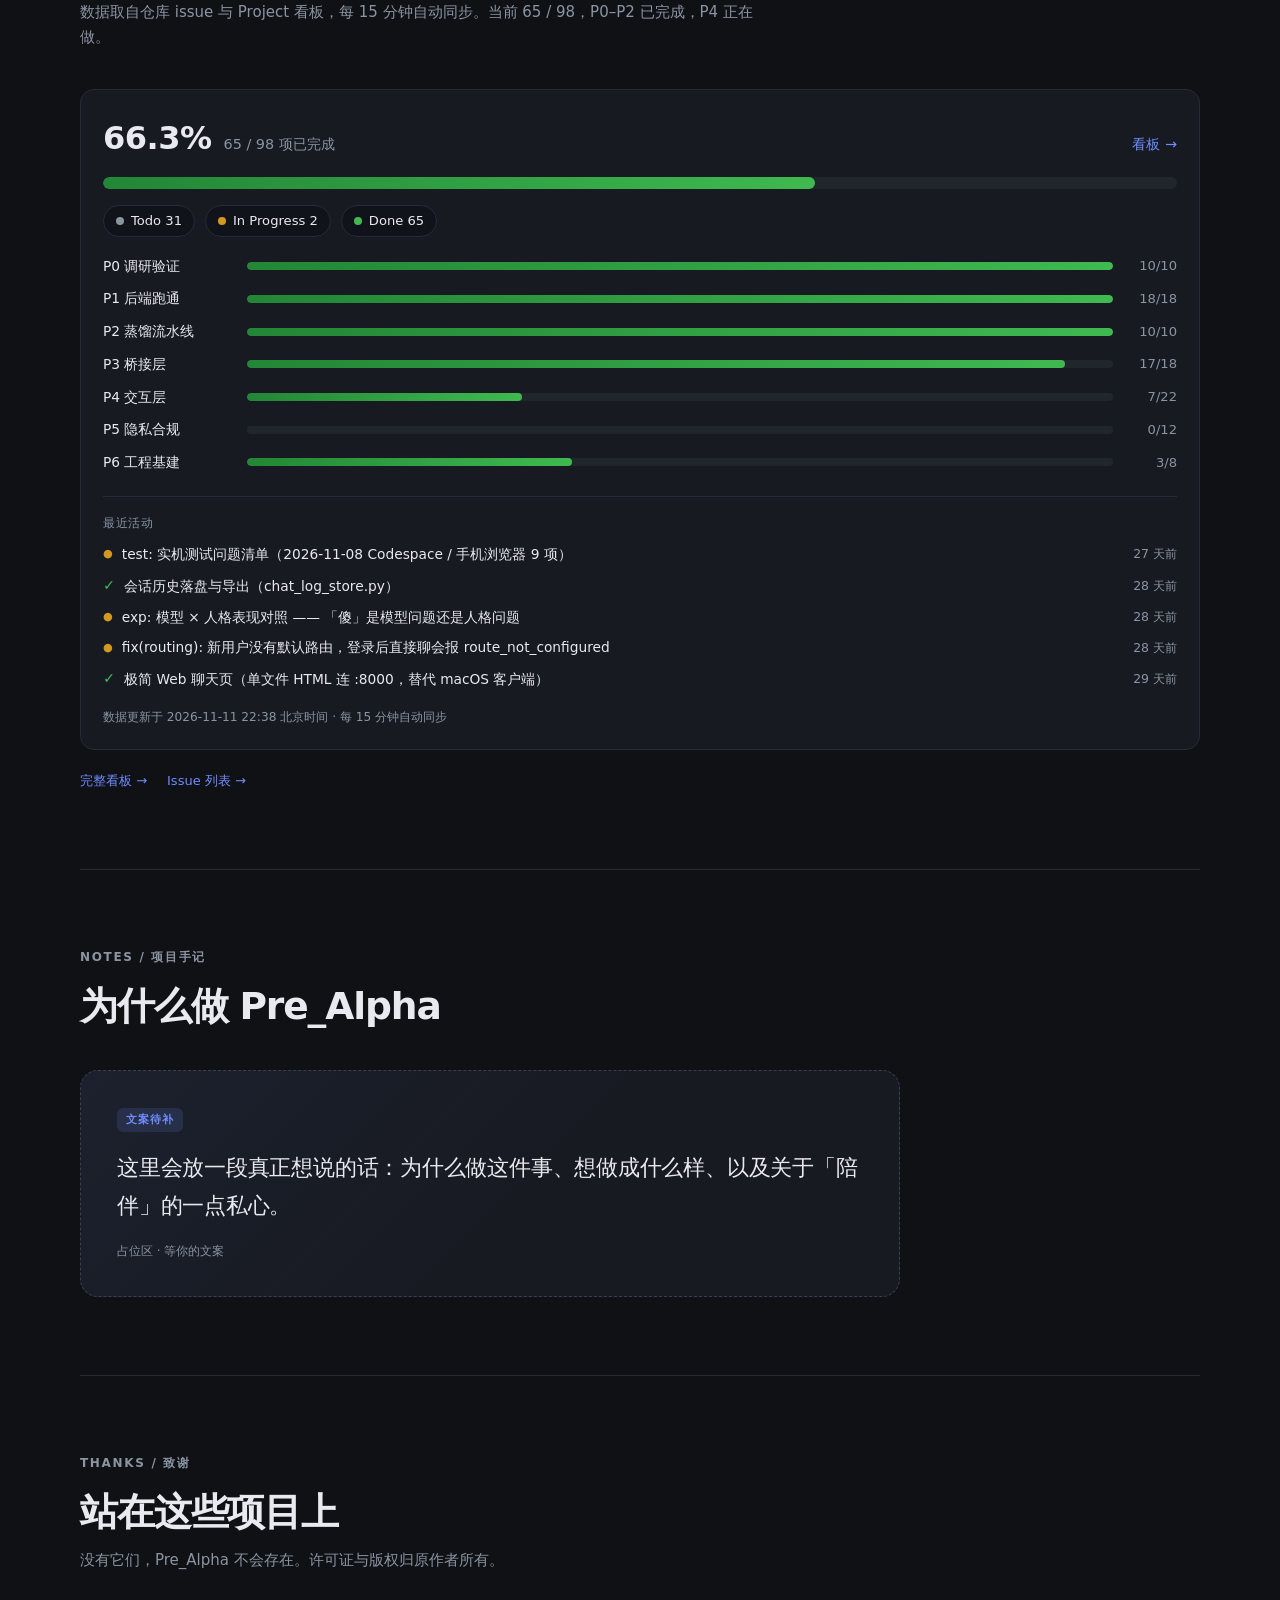
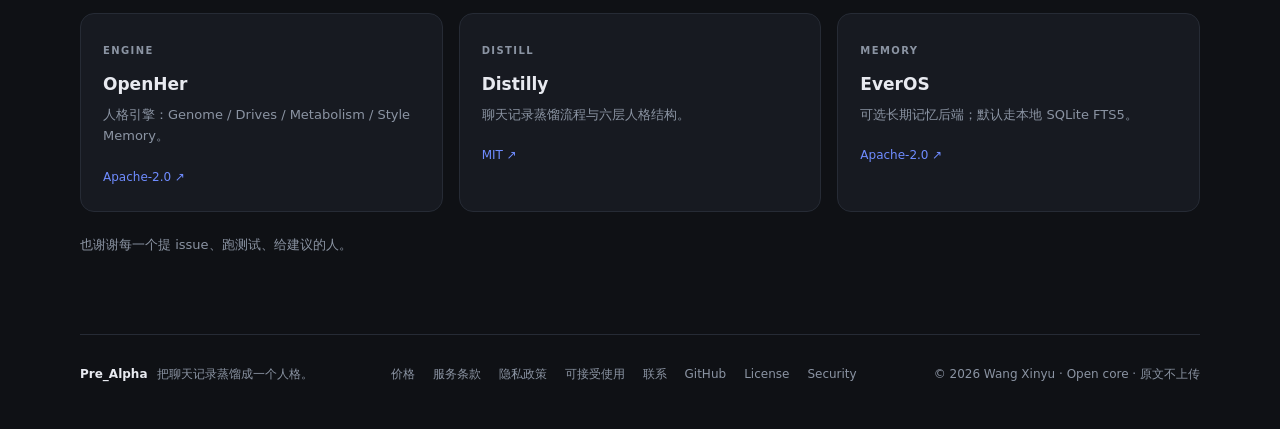
==== commit 44eb2df5: "feat(site): add a transparent pricing page" ====
--- a/site/index.html
+++ b/site/index.html
@@ -20,6 +20,7 @@
       </a>
       <nav class="nav-links" aria-label="主导航">
         <a href="#flow">流程</a>
+        <a href="pricing/">价格</a>
         <a href="#progress">进度</a>
         <a href="#story">手记</a>
         <a href="#thanks">致谢</a>
@@ -45,6 +46,7 @@
             <li>OpenAI 兼容</li>
             <li>原文不上传</li>
           </ul>
+          <p class="hero-price">当前受邀内测 <strong>免费</strong> · <a href="pricing/">价格说明 →</a></p>
         </div>
 
         <div class="phone" aria-label="聊天界面预览">
@@ -203,6 +205,7 @@
         <span>把聊天记录蒸馏成一个人格。</span>
       </div>
       <nav aria-label="页脚链接">
+        <a href="pricing/">价格</a>
         <a href="legal/terms.html">服务条款</a>
         <a href="legal/privacy.html">隐私政策</a>
         <a href="legal/aup.html">可接受使用</a>
--- a/site/styles.css
+++ b/site/styles.css
@@ -170,6 +170,13 @@
   color: var(--muted);
   font-size: 12px;
 }
+.hero-price {
+  margin: 18px 0 0;
+  color: var(--muted);
+  font-size: 13px;
+}
+.hero-price strong { color: var(--green); }
+.hero-price a { color: var(--accent); }
 
 /* ── chat mockup ── */
 .phone {
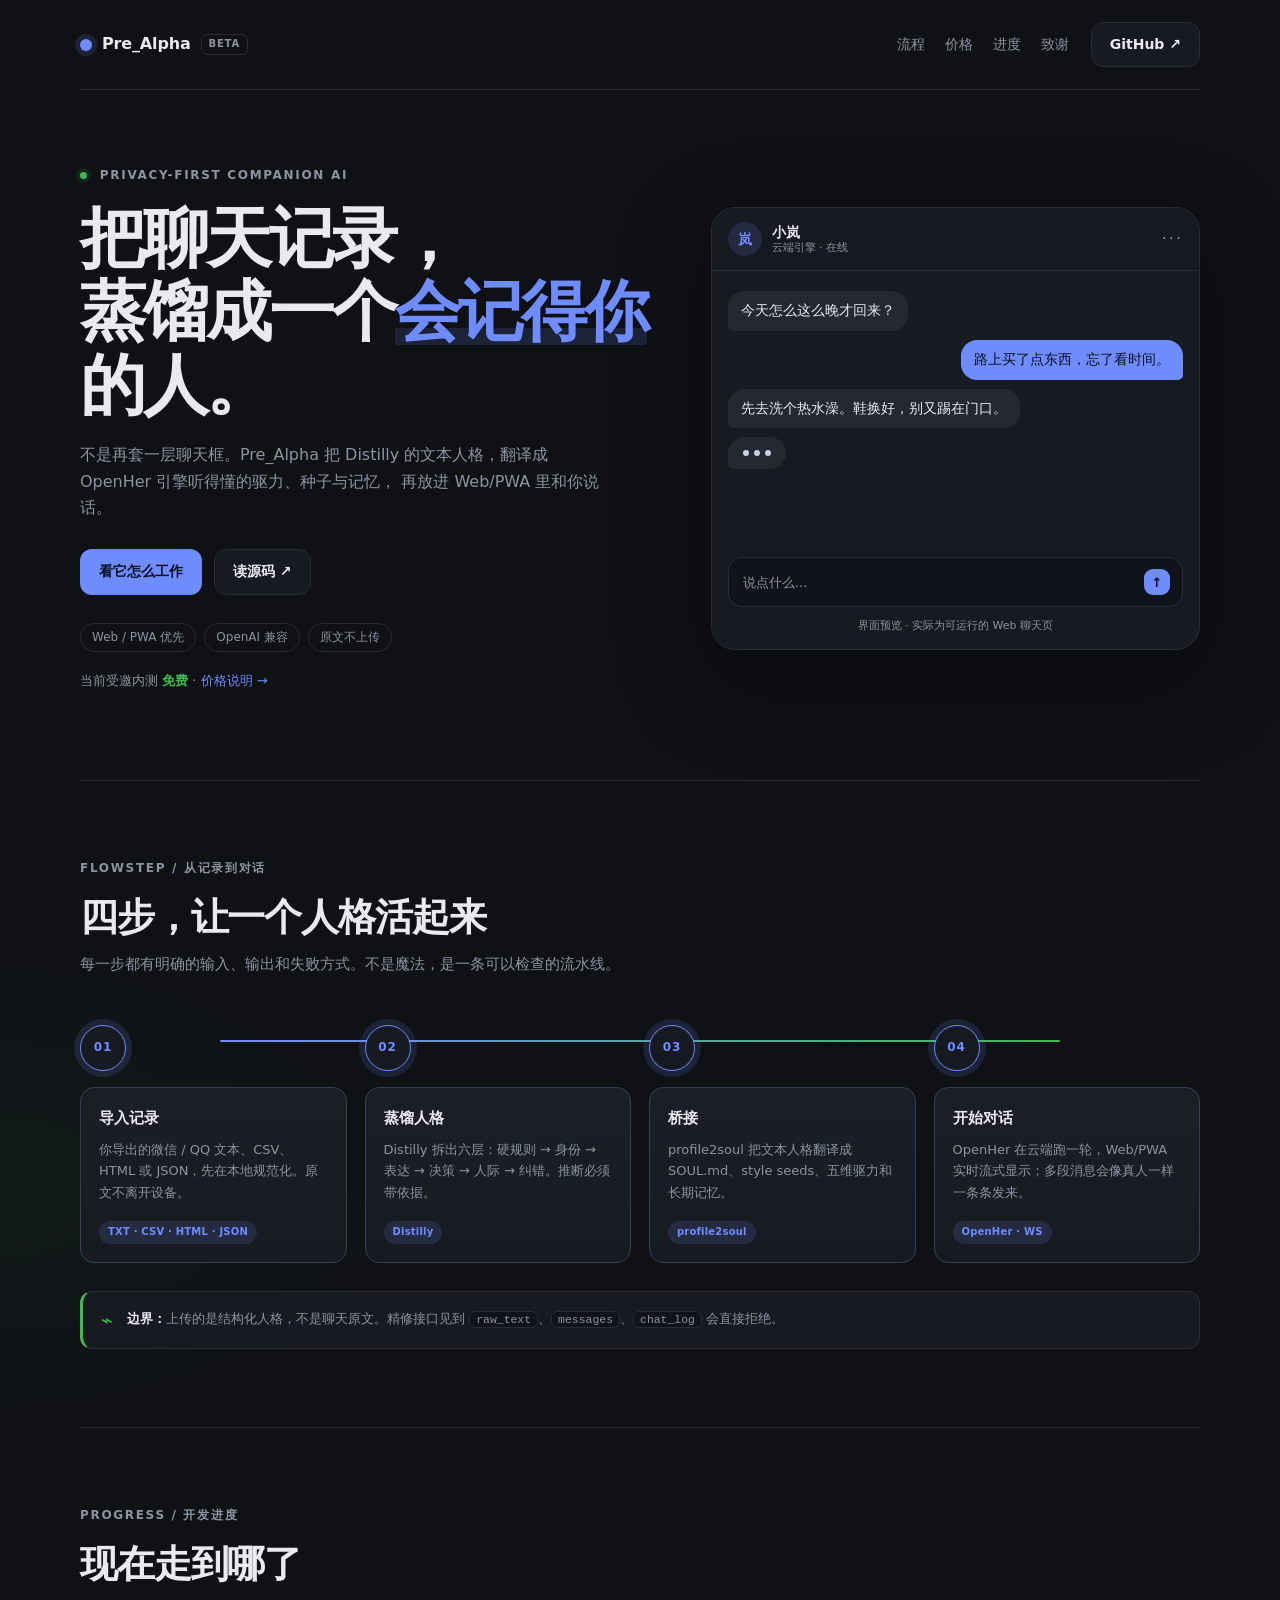
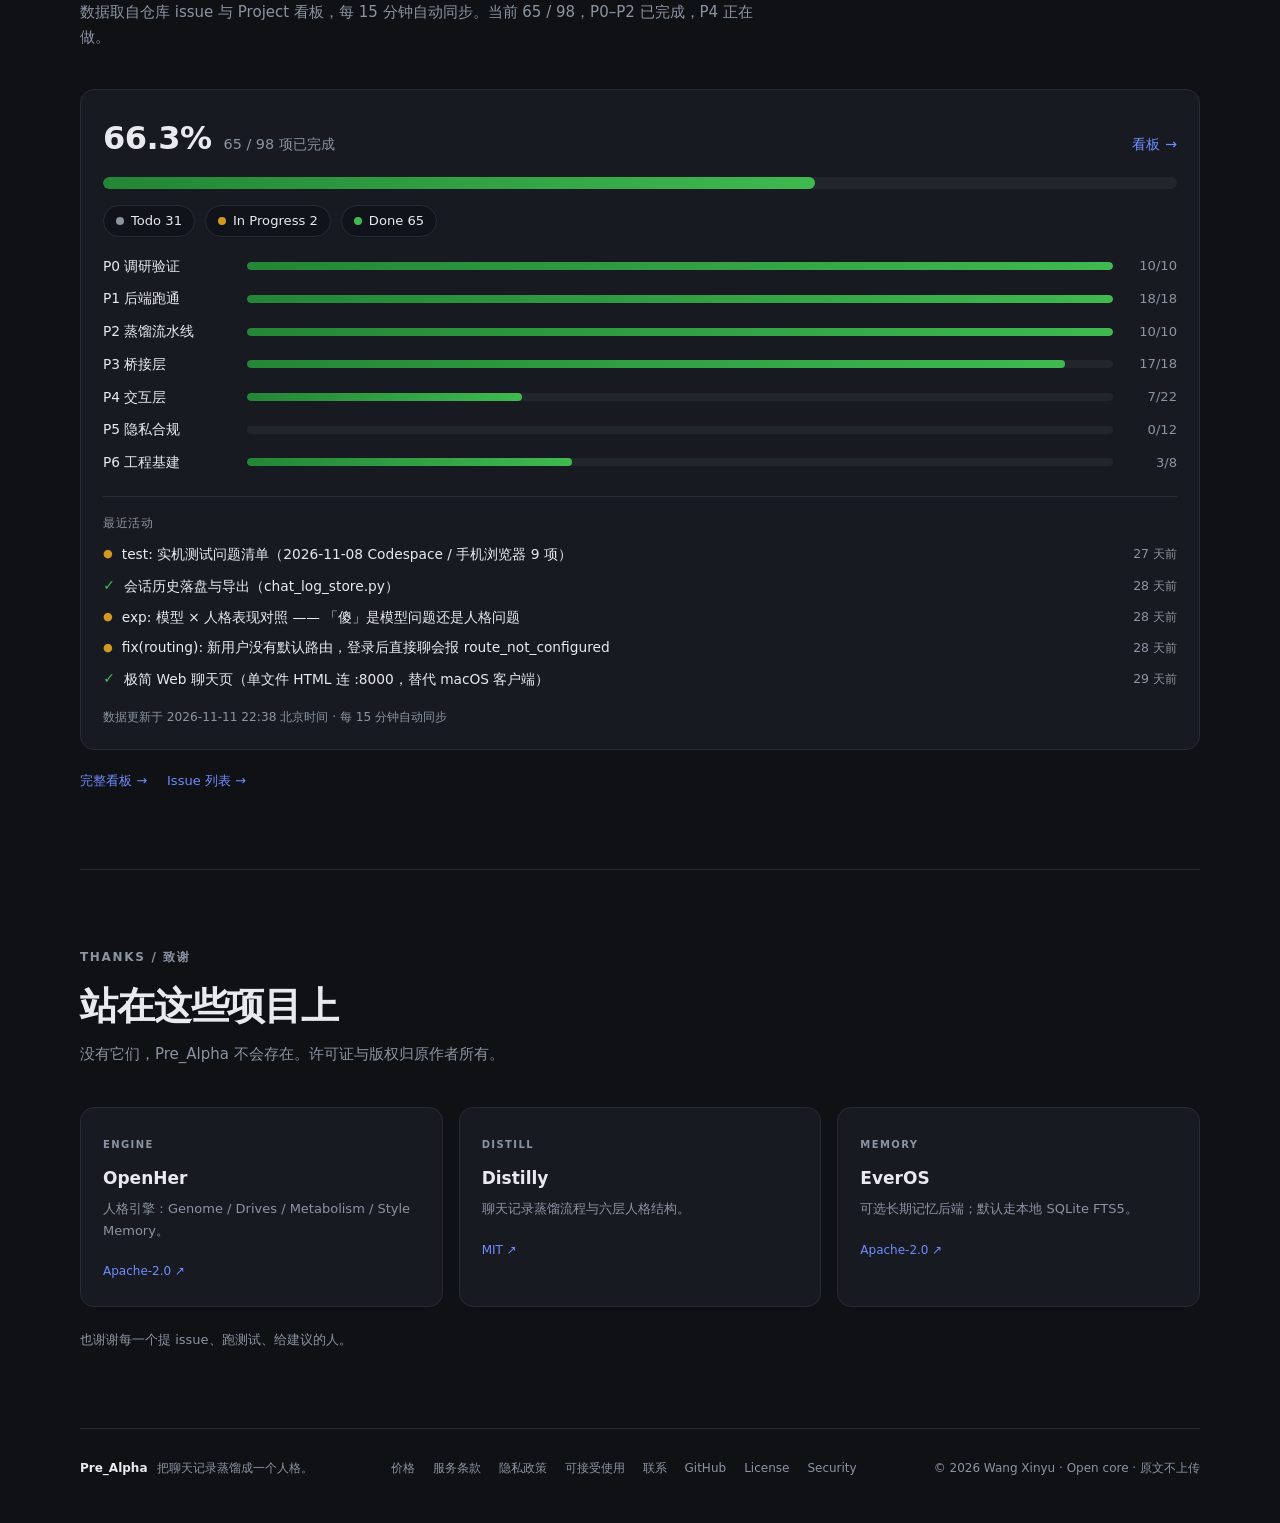
==== commit aaf4f8d4: "feat(site): switch to beta and publish USD plan pricing" ====
--- a/site/index.html
+++ b/site/index.html
@@ -16,13 +16,12 @@
       <a class="brand" href="#top" aria-label="Pre_Alpha 首页">
         <span class="brand-mark" aria-hidden="true"></span>
         <span>Pre_Alpha</span>
-        <span class="brand-tag">WIP</span>
+        <span class="brand-tag">BETA</span>
       </a>
       <nav class="nav-links" aria-label="主导航">
         <a href="#flow">流程</a>
         <a href="pricing/">价格</a>
         <a href="#progress">进度</a>
-        <a href="#story">手记</a>
         <a href="#thanks">致谢</a>
       </nav>
       <a class="btn btn-ghost nav-github" href="https://github.com/jason081112/Pre_Alpha" target="_blank" rel="noopener">GitHub ↗</a>
@@ -146,25 +145,6 @@
           <a href="https://github.com/users/jason081112/projects/1" target="_blank" rel="noopener">完整看板 →</a>
           <a href="https://github.com/jason081112/Pre_Alpha/issues" target="_blank" rel="noopener">Issue 列表 →</a>
         </p>
-      </section>
-
-      <section class="section" id="story">
-        <div class="section-head">
-          <p class="eyebrow">NOTES / 项目手记</p>
-          <h2>为什么做 Pre_Alpha</h2>
-        </div>
-
-        <!-- COPYWRITING:START
-             这里留给项目文案。把你写好的正文发我，我替换掉下面的占位内容；
-             也可以直接改这一段，保留 .story-card 结构即可。 -->
-        <div class="story-card" data-copy="story">
-          <span class="story-badge">文案待补</span>
-          <p class="story-placeholder">
-            这里会放一段真正想说的话：为什么做这件事、想做成什么样、以及关于「陪伴」的一点私心。
-          </p>
-          <p class="story-hint">占位区 · 等你的文案</p>
-        </div>
-        <!-- COPYWRITING:END -->
       </section>
 
       <section class="section" id="thanks">
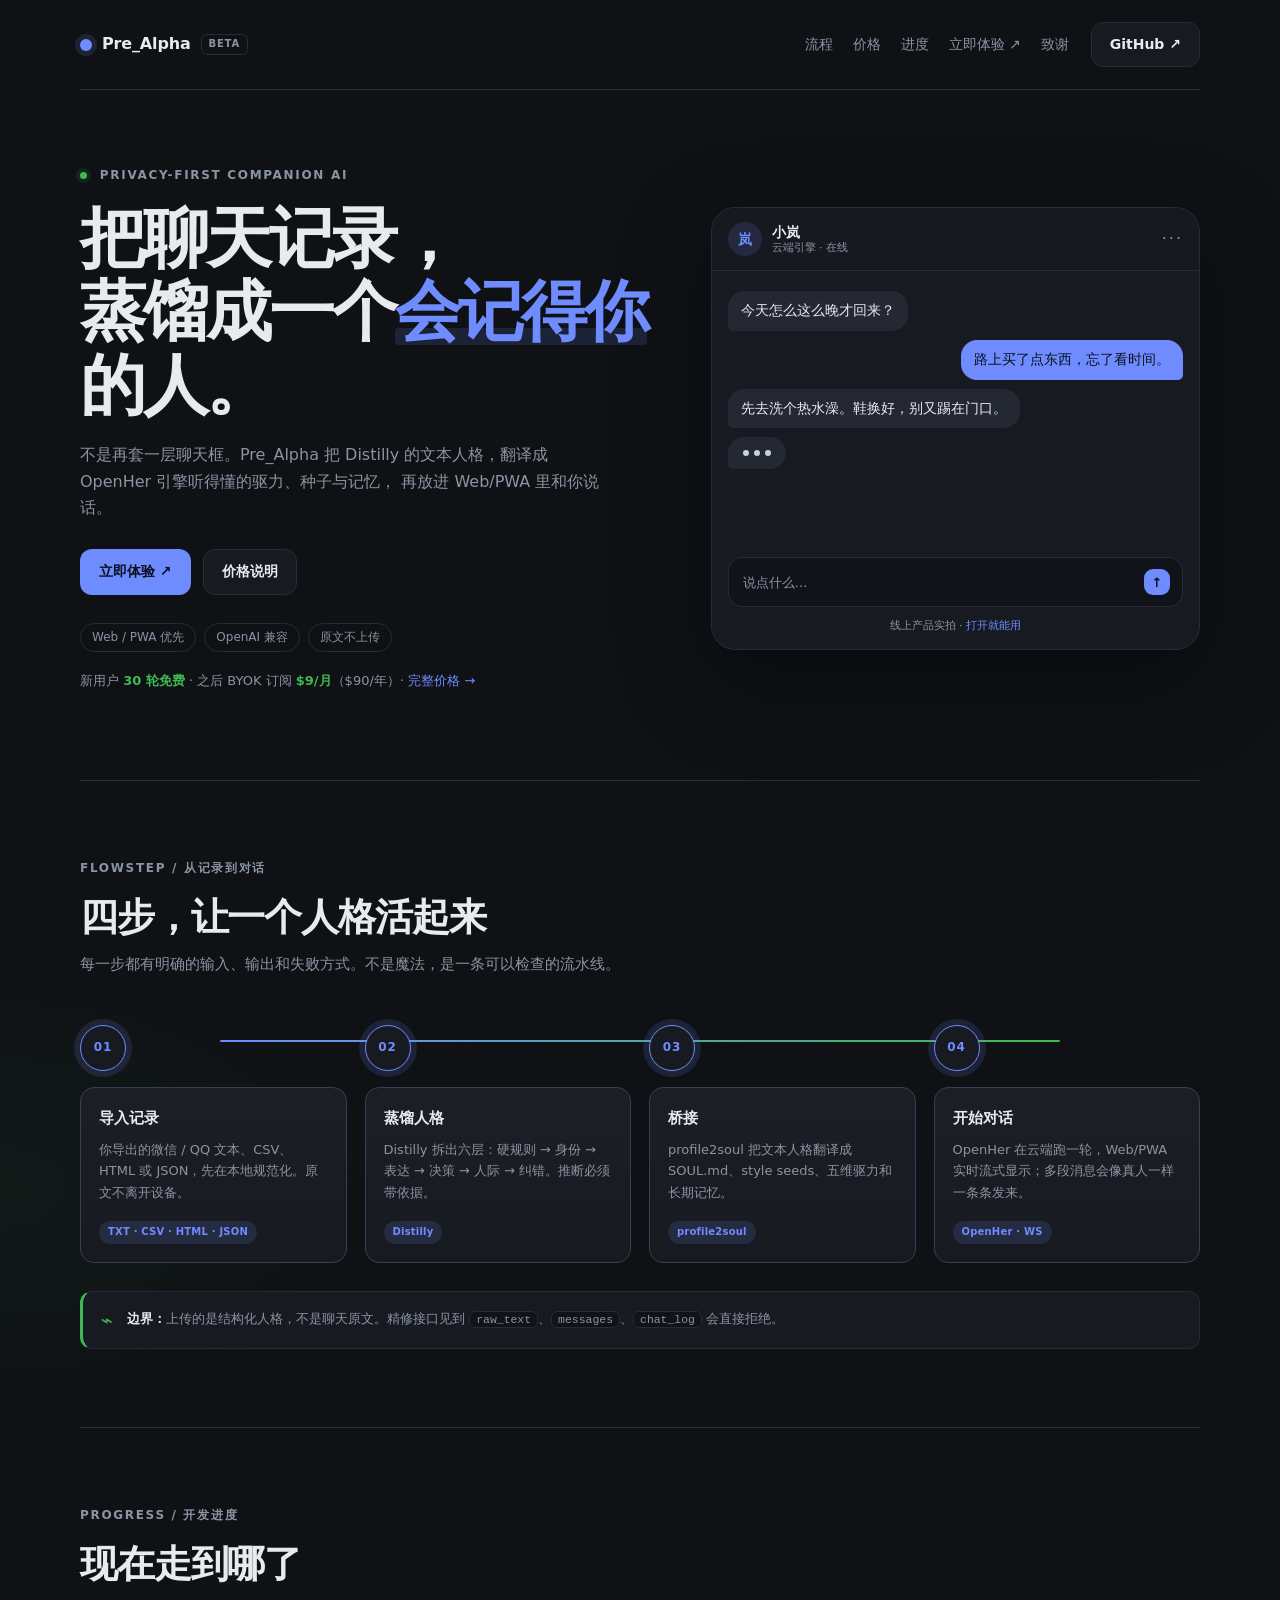
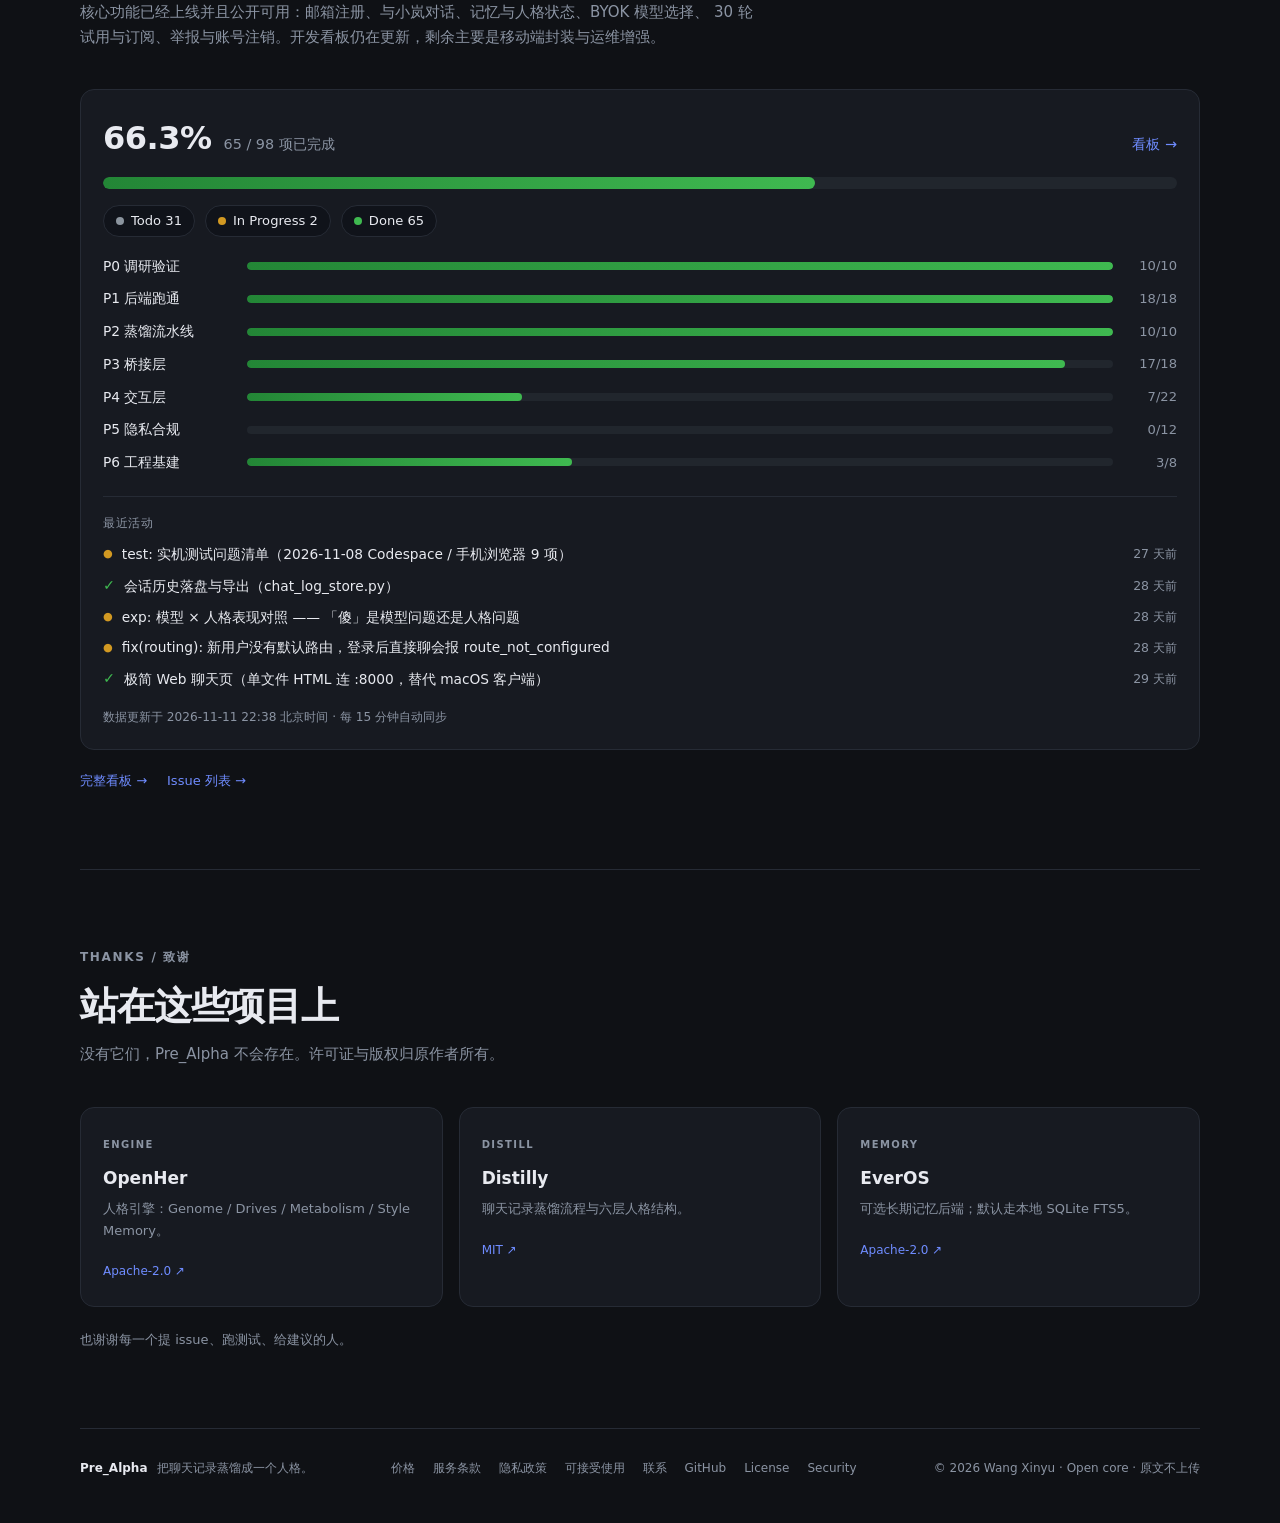
==== commit 8e6154ca: "fix(site): 公开可用入口 + 价格与试用对齐，移除设计手记页 Waffo 初审指出：主页仍是 WIP/界面预览、无公开入口、邀请制； 申报价格（¥19/29/39）与站内价格（$9 BYOK" ====
--- a/site/index.html
+++ b/site/index.html
@@ -22,6 +22,7 @@
         <a href="#flow">流程</a>
         <a href="pricing/">价格</a>
         <a href="#progress">进度</a>
+        <a href="https://47.239.51.212.sslip.io/" target="_blank" rel="noopener">立即体验 ↗</a>
         <a href="#thanks">致谢</a>
       </nav>
       <a class="btn btn-ghost nav-github" href="https://github.com/jason081112/Pre_Alpha" target="_blank" rel="noopener">GitHub ↗</a>
@@ -37,18 +38,18 @@
             再放进 Web/PWA 里和你说话。
           </p>
           <div class="hero-actions">
-            <a class="btn btn-primary" href="#flow">看它怎么工作</a>
-            <a class="btn btn-ghost" href="https://github.com/jason081112/Pre_Alpha" target="_blank" rel="noopener">读源码 ↗</a>
-          </div>
-          <ul class="hero-meta" aria-label="项目特征">
+            <a class="btn btn-primary" href="https://47.239.51.212.sslip.io/" target="_blank" rel="noopener">立即体验 ↗</a>
+            <a class="btn btn-ghost" href="pricing/">价格说明</a>
+          </div>
+          <ul class="hero-meta" aria-label="产品特征">
             <li>Web / PWA 优先</li>
             <li>OpenAI 兼容</li>
             <li>原文不上传</li>
           </ul>
-          <p class="hero-price">当前受邀内测 <strong>免费</strong> · <a href="pricing/">价格说明 →</a></p>
-        </div>
-
-        <div class="phone" aria-label="聊天界面预览">
+          <p class="hero-price">新用户 <strong>30 轮免费</strong> · 之后 BYOK 订阅 <strong>$9/月</strong>（$90/年）· <a href="pricing/">完整价格 →</a></p>
+        </div>
+
+        <div class="phone" aria-label="产品界面截图">
           <div class="phone-bar">
             <span class="avatar" aria-hidden="true">岚</span>
             <div class="phone-title">
@@ -69,7 +70,7 @@
             <span>说点什么…</span>
             <span class="send">↑</span>
           </div>
-          <p class="phone-foot">界面预览 · 实际为可运行的 Web 聊天页</p>
+          <p class="phone-foot">线上产品实拍 · <a href="https://47.239.51.212.sslip.io/" target="_blank" rel="noopener">打开就能用</a></p>
         </div>
       </section>
 
@@ -133,7 +134,8 @@
           <p class="eyebrow">PROGRESS / 开发进度</p>
           <h2>现在走到哪了</h2>
           <p class="section-desc">
-            数据取自仓库 issue 与 Project 看板，每 15 分钟自动同步。当前 65 / 98，P0–P2 已完成，P4 正在做。
+            核心功能已经上线并且公开可用：邮箱注册、与小岚对话、记忆与人格状态、BYOK 模型选择、
+            30 轮试用与订阅、举报与账号注销。开发看板仍在更新，剩余主要是移动端封装与运维增强。
           </p>
         </div>
 
